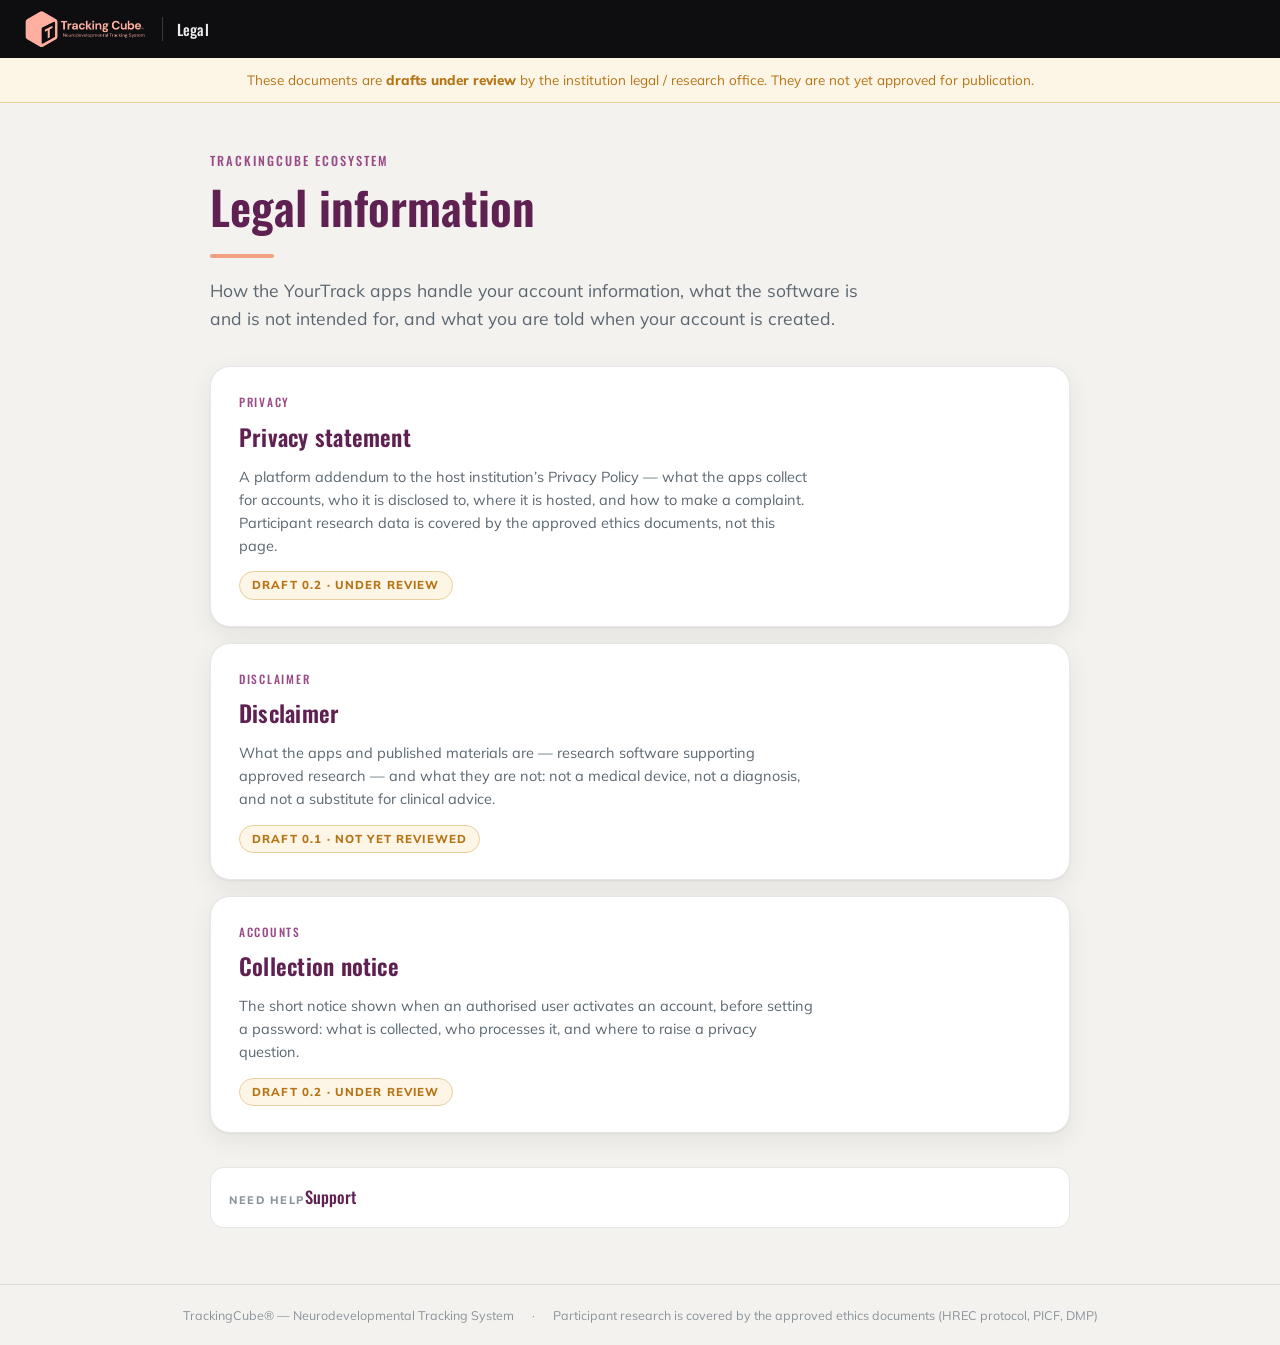
==== docs/legal/index.html @ 29e4031c "Add legal index page and link it from the verify email" ====
<!DOCTYPE html>
<html lang="en">
<head>
<meta charset="utf-8">
<meta name="viewport" content="width=device-width, initial-scale=1">
<meta name="robots" content="noindex, nofollow">
<title>Legal Information — TrackingCube</title>
<link rel="preconnect" href="https://fonts.googleapis.com">
<link rel="preconnect" href="https://fonts.gstatic.com" crossorigin>
<link href="https://fonts.googleapis.com/css2?family=Oswald:wght@400;500;600&family=Mulish:wght@400;600;700;800&display=swap" rel="stylesheet">
<link href="assets/legal.css" rel="stylesheet">
<style>
.doc-list{margin-top:34px;display:grid;gap:16px}
.doc-card{background:var(--surface);border:1px solid var(--line);border-radius:var(--radius-lg);box-shadow:var(--shadow);padding:26px 28px;display:block}
.doc-card:hover{border-color:var(--plum-soft);text-decoration:none}
.doc-card .k,.doc-card .t,.doc-card .d{display:block}
.doc-card .k{font-family:var(--font-display);font-size:11.5px;letter-spacing:.15em;text-transform:uppercase;color:var(--plum-soft);font-weight:500}
.doc-card .t{font-family:var(--font-display);font-weight:600;font-size:23px;color:var(--plum-deep);margin-top:7px;letter-spacing:.01em}
.doc-card .d{margin-top:9px;color:var(--ink-2);font-size:14.5px;max-width:64ch}
.doc-card .s{margin-top:14px;display:inline-block;font-size:11.5px;letter-spacing:.1em;text-transform:uppercase;font-weight:800;color:var(--amber);background:var(--amber-bg);border:1px solid var(--amber-line);border-radius:999px;padding:4px 12px}
@media (max-width:560px){.doc-card{padding:22px 20px}}
</style>
</head>
<body>
<header class="topbar">
  <img src="../support/assets/logo-tc.png" alt="TrackingCube — Neurodevelopmental Tracking System">
  <div class="sys">Legal</div>
</header>
<div class="draft-banner">
  These documents are <strong>drafts under review</strong> by the institution legal / research office. They are not yet approved for publication.
</div>
<main class="wrap">
  <div class="sheet" style="max-width:860px">
    <div class="eyebrow upper">TrackingCube Ecosystem</div>
    <h1>Legal information</h1>
    <div class="rule"></div>
    <p class="lede">How the YourTrack apps handle your account information, what the software is and is not intended for, and what you are told when your account is created.</p>

    <div class="doc-list">
      <a class="doc-card" href="privacy/">
        <span class="k">Privacy</span>
        <span class="t">Privacy statement</span>
        <span class="d">A platform addendum to the host institution’s Privacy Policy — what the apps collect for accounts, who it is disclosed to, where it is hosted, and how to make a complaint. Participant research data is covered by the approved ethics documents, not this page.</span>
        <span class="s">Draft 0.2 · under review</span>
      </a>
      <a class="doc-card" href="disclaimer/">
        <span class="k">Disclaimer</span>
        <span class="t">Disclaimer</span>
        <span class="d">What the apps and published materials are — research software supporting approved research — and what they are not: not a medical device, not a diagnosis, and not a substitute for clinical advice.</span>
        <span class="s">Draft 0.1 · not yet reviewed</span>
      </a>
      <a class="doc-card" href="collection-notice/">
        <span class="k">Accounts</span>
        <span class="t">Collection notice</span>
        <span class="d">The short notice shown when an authorised user activates an account, before setting a password: what is collected, who processes it, and where to raise a privacy question.</span>
        <span class="s">Draft 0.2 · under review</span>
      </a>
    </div>

    <nav class="page-nav">
      <a href="../support/index.html"><span class="k">Need help</span><span class="t">Support</span></a>
    </nav>
  </div>
</main>
<footer>
  <span>TrackingCube® — Neurodevelopmental Tracking System</span>
  <span>·</span>
  <span>Participant research is covered by the approved ethics documents (HREC protocol, PICF, DMP)</span>
</footer>
</body>
</html>
---- docs/legal/assets/legal.css ----
/* Shared styles for TrackingCube legal pages (privacy, disclaimer, collection notice).
   Design language follows docs/support/index.html. */
:root{
  --plum:#7c2e6b;--plum-deep:#5f2151;--plum-soft:#9a4a87;
  --coral:#f0a07e;--coral-deep:#ea8a63;
  --slate:#61788c;
  --paper:#f4f2ef;--surface:#fff;--surface-2:#f7f6f3;
  --ink:#1c1c1c;--ink-2:#5a6670;--ink-3:#8a949c;
  --line:rgba(20,24,28,.10);--line-2:rgba(20,24,28,.16);
  --amber:#b57314;--amber-bg:#fdf5e6;--amber-line:#e8cf9c;
  --radius:14px;--radius-lg:20px;
  --shadow:0 1px 2px rgba(20,24,28,.05),0 8px 24px rgba(20,24,28,.07);
  --font-display:'Oswald',sans-serif;
  --font-body:'Mulish',system-ui,sans-serif;
}
*{box-sizing:border-box;margin:0;padding:0}
body{font-family:var(--font-body);background:var(--paper);color:var(--ink);font-size:15px;line-height:1.6;-webkit-font-smoothing:antialiased;min-height:100vh;display:flex;flex-direction:column}
a{color:var(--plum);text-decoration:none}
a:hover{color:var(--plum-deep);text-decoration:underline}
.upper{text-transform:uppercase}

/* Top bar */
.topbar{background:#0e0e10;color:#fff;display:flex;align-items:center;gap:14px;padding:0 22px;height:58px;flex:0 0 58px}
.topbar img{height:42px;width:auto;display:block}
.topbar .sys{font-family:var(--font-display);font-weight:500;font-size:15px;letter-spacing:.015em;color:#ececed;padding-left:14px;border-left:1px solid rgba(255,255,255,.18)}

/* Draft banner */
.draft-banner{background:var(--amber-bg);border-bottom:1px solid var(--amber-line);color:var(--amber);padding:11px 22px;font-size:13.5px;text-align:center}
.draft-banner strong{font-weight:800}

.wrap{flex:1;display:flex;justify-content:center;padding:48px 22px 56px}
.sheet{width:100%;max-width:1040px}

/* Hero */
.eyebrow{font-family:var(--font-display);font-size:12.5px;letter-spacing:.16em;color:var(--plum-soft);font-weight:500}
h1{font-family:var(--font-display);font-weight:600;font-size:clamp(30px,5vw,46px);line-height:1.04;margin:12px 0 0;color:var(--plum-deep)}
.rule{height:4px;width:64px;background:var(--coral);border-radius:2px;margin:24px 0 0}
.lede{margin-top:18px;font-size:clamp(15.5px,2vw,17.5px);color:var(--ink-2);max-width:62ch;text-wrap:pretty}

/* Meta chips */
.meta-row{margin-top:22px;display:flex;flex-wrap:wrap;gap:10px}
.chip{background:var(--surface);border:1px solid var(--line);border-radius:999px;padding:6px 14px;font-size:12.5px;color:var(--ink-2)}
.chip b{font-family:var(--font-display);font-weight:500;color:var(--ink);letter-spacing:.01em}

/* Two-column doc layout */
.doc{margin-top:38px;display:grid;grid-template-columns:1fr;gap:28px}
/* grid items default to min-width:auto, which lets the wide table in .table-scroll
   push the whole page sideways on narrow screens — keep them shrinkable */
.doc > *{min-width:0}
@media (min-width:940px){
  .doc{grid-template-columns:216px 1fr;gap:44px;align-items:start}
  .toc{position:sticky;top:28px}
}
.toc{background:var(--surface);border:1px solid var(--line);border-radius:var(--radius);padding:18px 18px 16px}
.toc h2{font-family:var(--font-display);font-weight:600;font-size:12px;letter-spacing:.14em;text-transform:uppercase;color:var(--ink-3);margin-bottom:12px}
.toc ol{list-style:none;counter-reset:toc;display:grid;gap:8px}
.toc li{counter-increment:toc;font-size:13.5px;line-height:1.4;display:flex;gap:9px}
.toc li::before{content:counter(toc);flex:0 0 18px;color:var(--ink-3);font-variant-numeric:tabular-nums;font-size:12px;padding-top:1px}
.toc a{color:var(--ink-2)}
.toc a:hover{color:var(--plum)}

/* Body card */
.body-card{background:var(--surface);border:1px solid var(--line);border-radius:var(--radius-lg);box-shadow:var(--shadow);padding:32px 34px}
@media (max-width:560px){.body-card{padding:24px 20px}}
section{scroll-margin-top:24px}
section + section{margin-top:34px;padding-top:30px;border-top:1px solid var(--line)}
section h2{font-family:var(--font-display);font-weight:600;font-size:20px;letter-spacing:.01em;color:var(--ink);display:flex;gap:11px;align-items:baseline}
section h2 .num{color:var(--coral-deep);font-size:15px;font-variant-numeric:tabular-nums}
section h3{font-family:var(--font-display);font-weight:600;font-size:15.5px;color:var(--ink);margin-top:20px}
section p{margin-top:14px;color:var(--ink-2);overflow-wrap:break-word}
section p strong,section li strong{color:var(--ink);font-weight:800}
section ul{margin-top:14px;list-style:none;display:grid;gap:9px}
/* bullets are absolutely positioned rather than flex children: a flex item cannot
   shrink below its min-content width, which let long <code> domains overflow the card */
section ul li{position:relative;padding-left:18px;color:var(--ink-2);overflow-wrap:break-word}
section ul li::before{content:"";position:absolute;left:0;top:9px;width:7px;height:7px;border-radius:50%;background:var(--coral-deep)}

/* Callout */
.callout{margin-top:16px;background:var(--surface-2);border:1px solid var(--line);border-left:4px solid var(--plum-soft);border-radius:0 var(--radius) var(--radius) 0;padding:16px 18px;font-size:14.5px;color:var(--ink-2)}
.callout p{margin-top:0}
.callout p + p{margin-top:10px}

/* Tables */
.table-scroll{margin-top:16px;max-width:100%;overflow-x:auto;border:1px solid var(--line);border-radius:var(--radius)}
table{border-collapse:collapse;width:100%;min-width:460px;font-size:14px}
th,td{text-align:left;padding:12px 16px;border-bottom:1px solid var(--line);vertical-align:top}
th{background:var(--surface-2);font-size:11.5px;letter-spacing:.12em;text-transform:uppercase;color:var(--ink-3);font-weight:800;white-space:nowrap}
td{color:var(--ink-2)}
td strong{color:var(--ink)}
tr:last-child td{border-bottom:none}

/* [TO CONFIRM] placeholder chip */
.todo{display:inline-block;background:var(--amber-bg);border:1px dashed var(--amber-line);color:var(--amber);border-radius:6px;padding:1px 8px;font-size:13px;font-weight:700;white-space:normal}

/* Checklist block */
.checklist{margin-top:16px;background:var(--surface-2);border:1px solid var(--line);border-radius:var(--radius);padding:16px 20px}
.checklist ul li{padding-left:24px}
.checklist ul li::before{content:"";position:absolute;left:0;top:6px;width:12px;height:12px;border-radius:3px;border:1.5px solid var(--line-2);background:var(--surface)}

/* Copy block for notice text meant to be pasted into a screen */
.copy-block{margin-top:16px;background:var(--surface-2);border:1px dashed var(--line-2);border-radius:var(--radius);padding:20px 22px}
.copy-block p:first-child{margin-top:0}

/* Page nav footer */
.page-nav{margin-top:34px;display:grid;grid-template-columns:repeat(auto-fit,minmax(220px,1fr));gap:14px}
.page-nav a{background:var(--surface);border:1px solid var(--line);border-radius:var(--radius);padding:16px 18px;display:block}
.page-nav a:hover{border-color:var(--plum-soft);text-decoration:none}
.page-nav .k{font-size:11px;letter-spacing:.14em;text-transform:uppercase;color:var(--ink-3);font-weight:800}
.page-nav .t{font-family:var(--font-display);font-weight:500;font-size:16.5px;color:var(--plum-deep);margin-top:5px}

footer{border-top:1px solid var(--line);padding:20px 22px;display:flex;flex-wrap:wrap;gap:8px 18px;align-items:center;justify-content:center;font-size:12.5px;color:var(--ink-3);text-align:center}

code{overflow-wrap:break-word;font-family:ui-monospace,SFMono-Regular,Menlo,Consolas,monospace;font-size:.9em;background:var(--surface-2);border:1px solid var(--line);border-radius:5px;padding:1px 6px;color:var(--ink)}
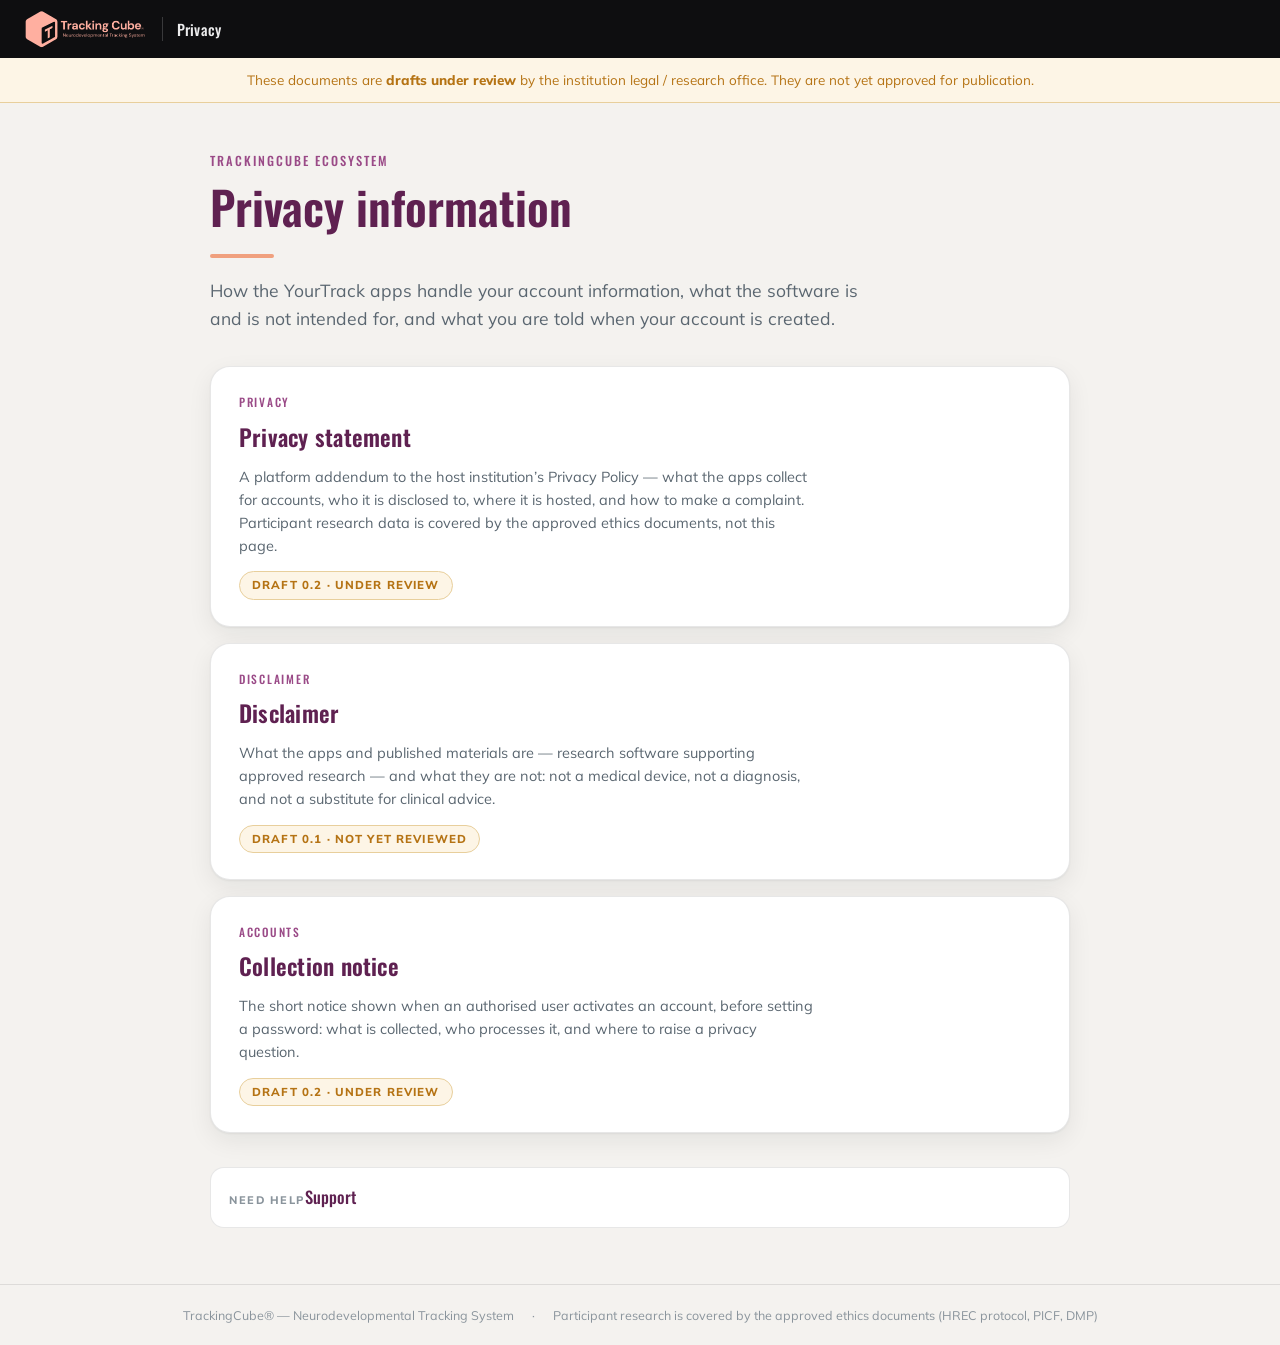
==== commit f4a5df38: "Use Privacy instead of Legal in page labels" ====
--- a/docs/legal/index.html
+++ b/docs/legal/index.html
@@ -4,7 +4,7 @@
 <meta charset="utf-8">
 <meta name="viewport" content="width=device-width, initial-scale=1">
 <meta name="robots" content="noindex, nofollow">
-<title>Legal Information — TrackingCube</title>
+<title>Privacy Information — TrackingCube</title>
 <link rel="preconnect" href="https://fonts.googleapis.com">
 <link rel="preconnect" href="https://fonts.gstatic.com" crossorigin>
 <link href="https://fonts.googleapis.com/css2?family=Oswald:wght@400;500;600&family=Mulish:wght@400;600;700;800&display=swap" rel="stylesheet">
@@ -24,7 +24,7 @@
 <body>
 <header class="topbar">
   <img src="../support/assets/logo-tc.png" alt="TrackingCube — Neurodevelopmental Tracking System">
-  <div class="sys">Legal</div>
+  <div class="sys">Privacy</div>
 </header>
 <div class="draft-banner">
   These documents are <strong>drafts under review</strong> by the institution legal / research office. They are not yet approved for publication.
@@ -32,7 +32,7 @@
 <main class="wrap">
   <div class="sheet" style="max-width:860px">
     <div class="eyebrow upper">TrackingCube Ecosystem</div>
-    <h1>Legal information</h1>
+    <h1>Privacy information</h1>
     <div class="rule"></div>
     <p class="lede">How the YourTrack apps handle your account information, what the software is and is not intended for, and what you are told when your account is created.</p>
 
